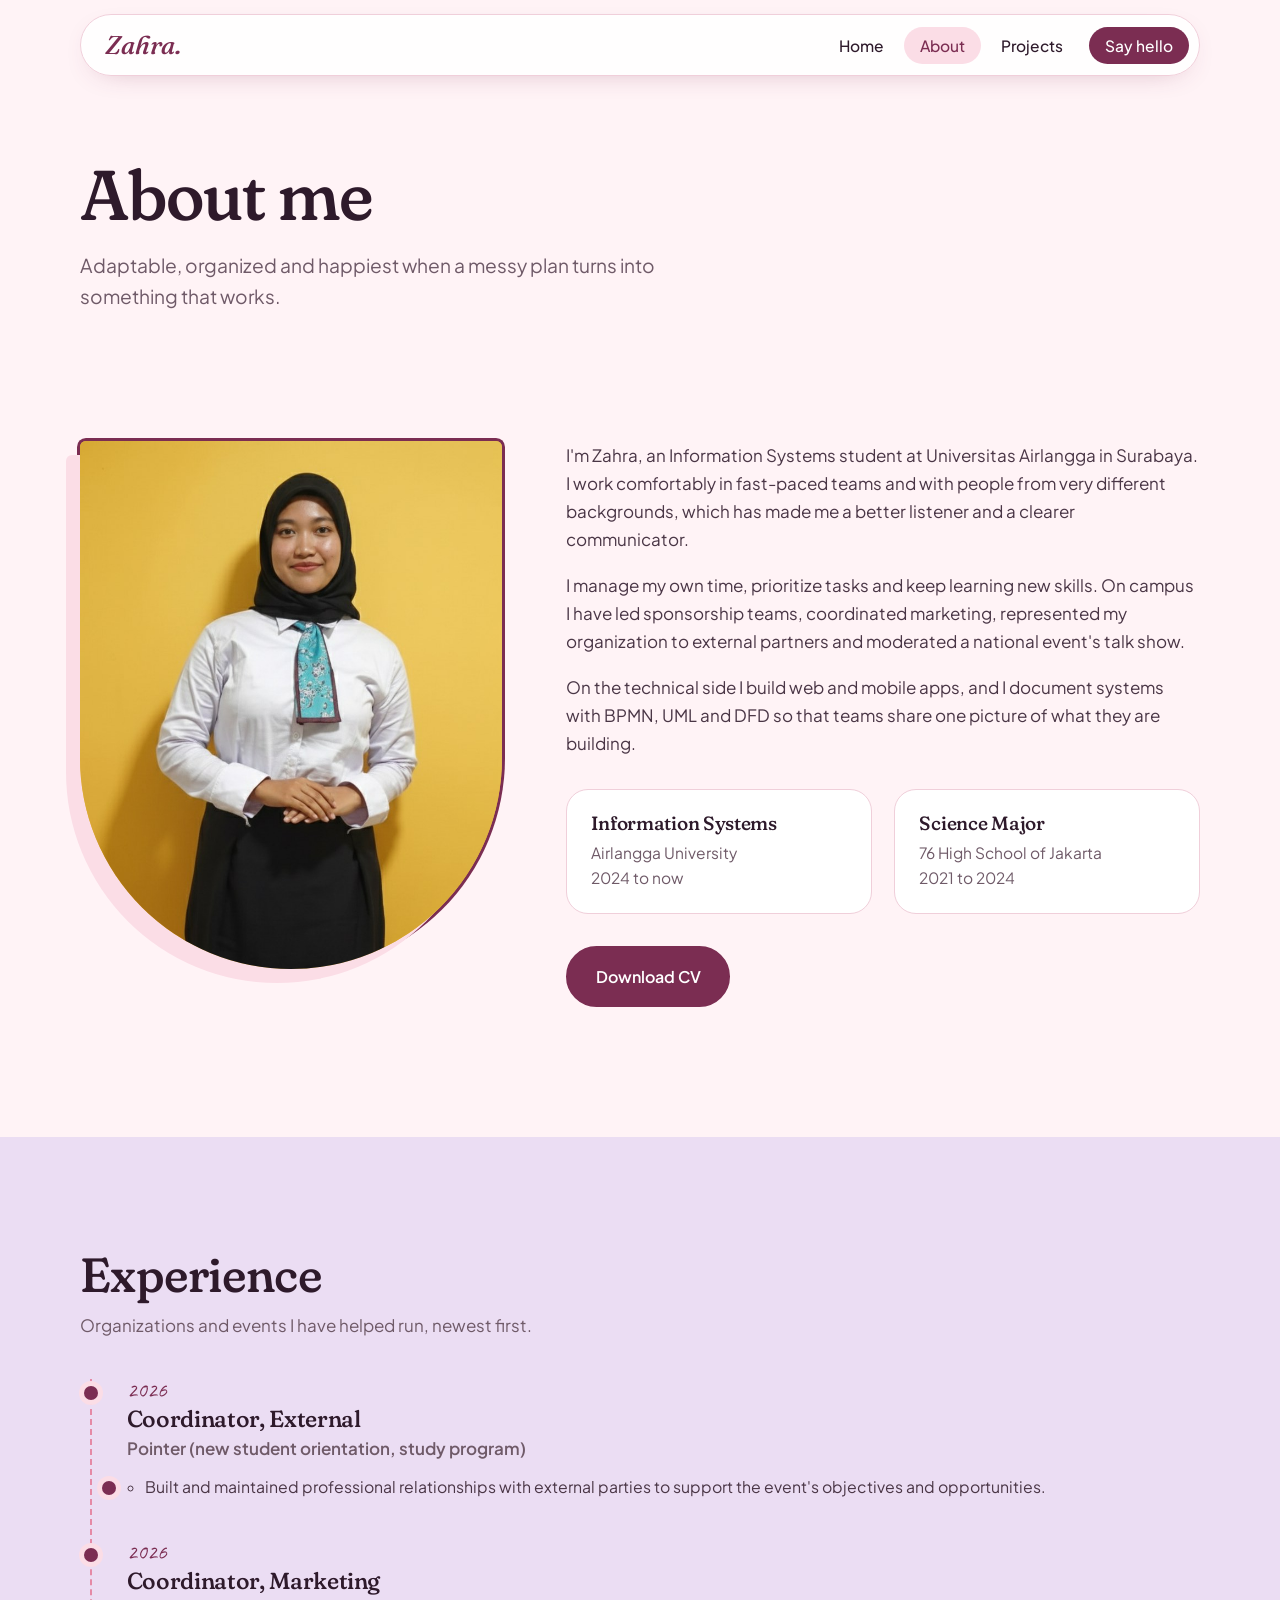
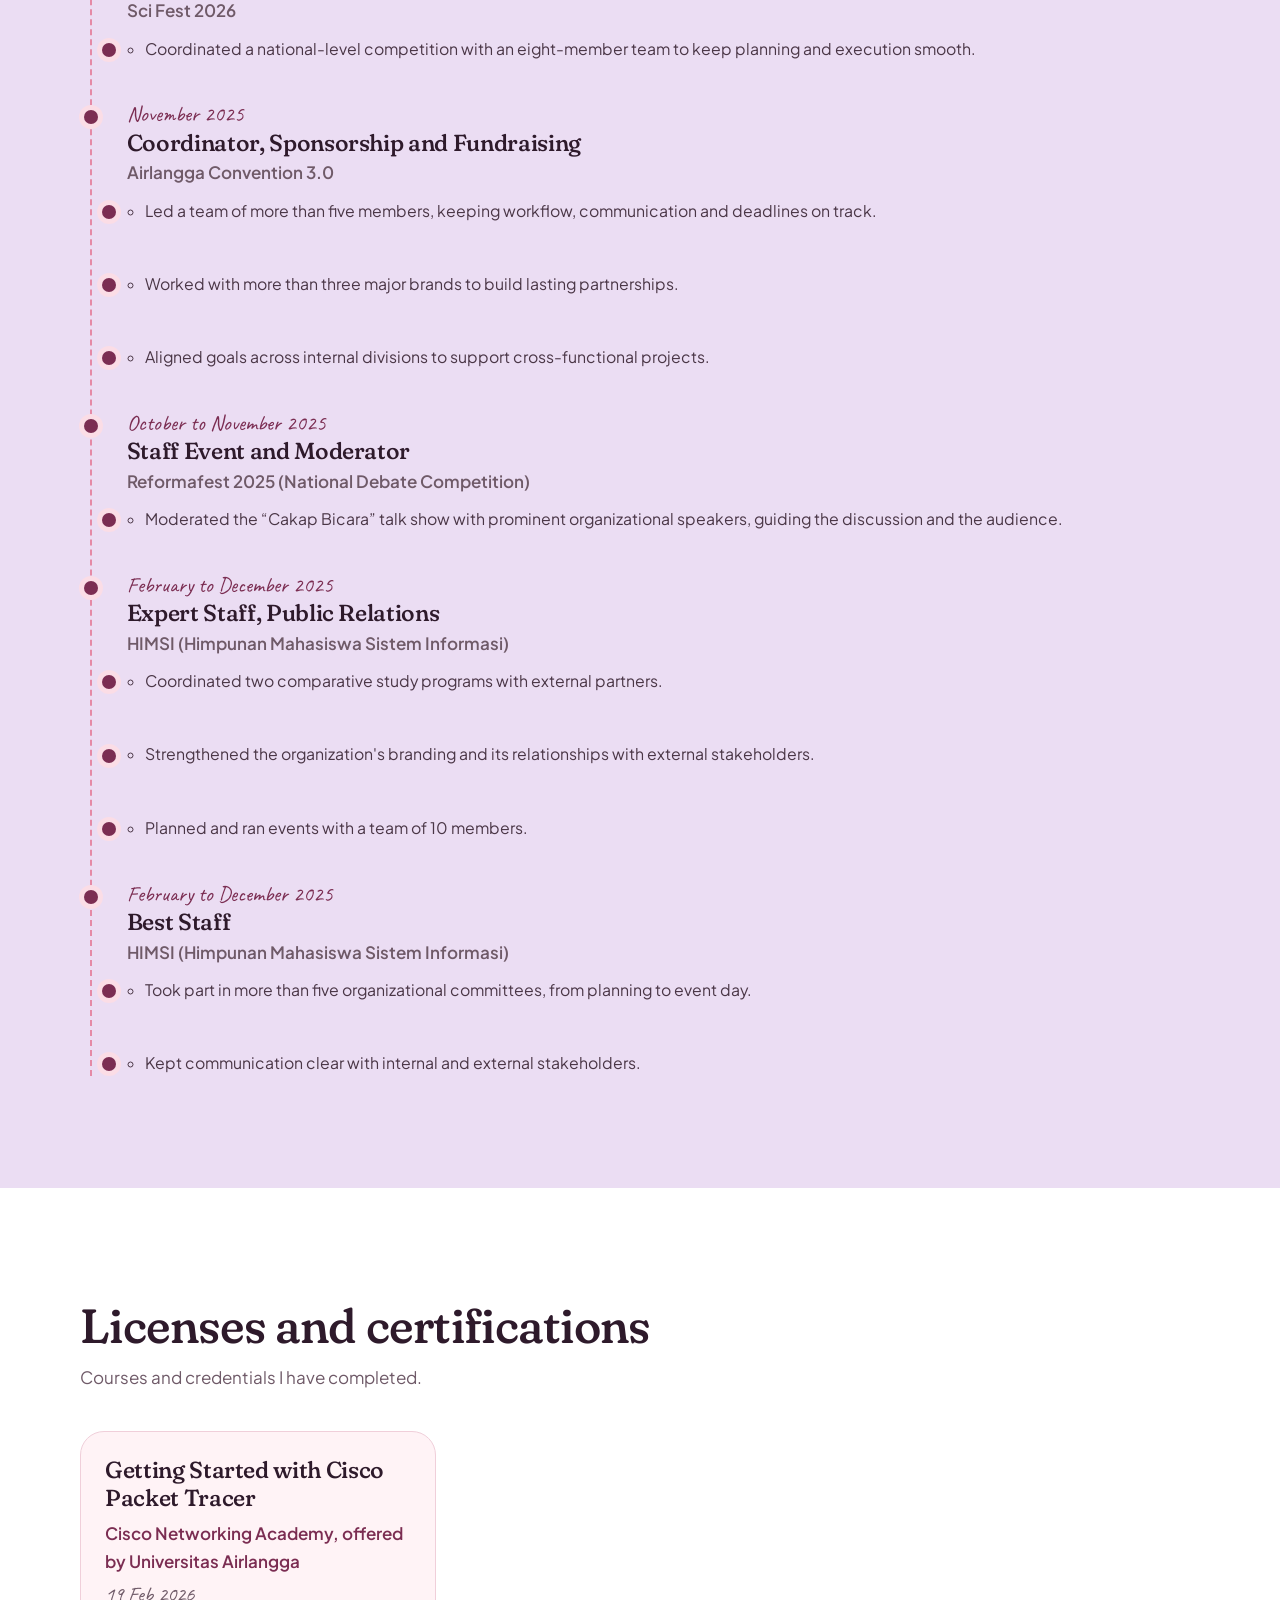
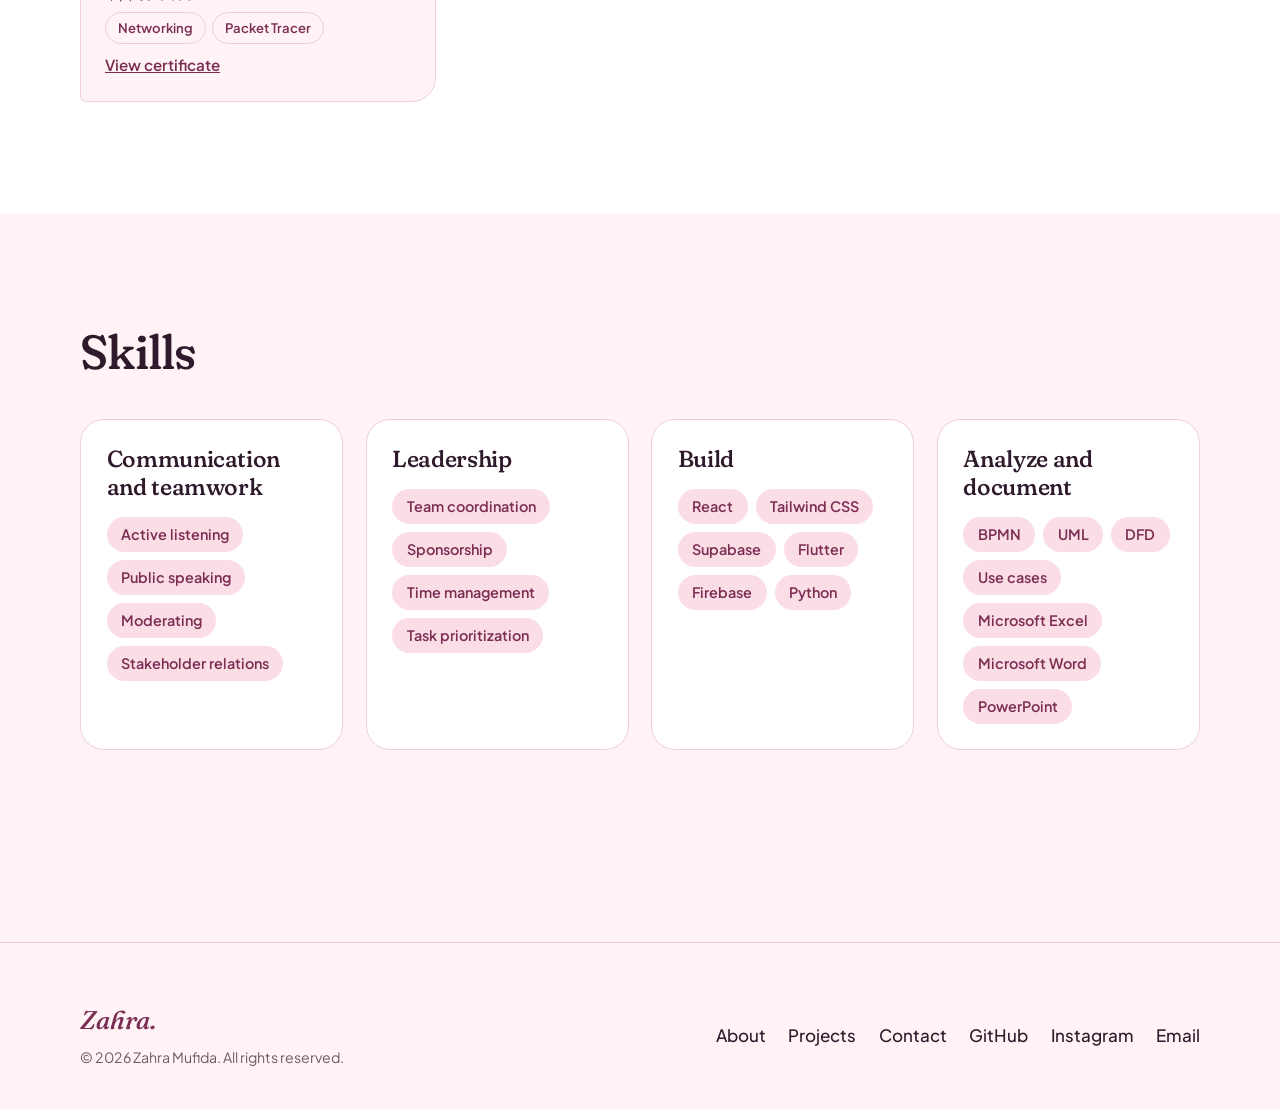
==== about.html @ 4dc27404 "Initial portfolio" ====
<!DOCTYPE html>
<html lang="en"><head><meta charset="utf-8"><meta name="viewport" content="width=device-width, initial-scale=1">
<title>About | Zahra Mufida</title><meta name="description" content="Zahra Mufida is an Information Systems student at Universitas Airlangga with experience in sponsorship, marketing, public relations and software projects.">
<meta property="og:title" content="About | Zahra Mufida"><meta property="og:description" content="Zahra Mufida is an Information Systems student at Universitas Airlangga with experience in sponsorship, marketing, public relations and software projects."><meta property="og:image" content="assets/zahra.jpg">
<link rel="icon" href="assets/favicon.svg" type="image/svg+xml">
<link rel="preconnect" href="https://fonts.googleapis.com"><link rel="preconnect" href="https://fonts.gstatic.com" crossorigin><link href="https://fonts.googleapis.com/css2?family=Caveat:wght@500&family=Fraunces:ital,opsz,wght,SOFT,WONK@0,9..144,400..600,100,1;1,9..144,400..600,100,1&family=Plus+Jakarta+Sans:wght@400;500;600;700&display=swap" rel="stylesheet"><link rel="stylesheet" href="css/style.css"></head>
<body><a class="skip" href="#main">Skip to content</a>
<header class="nav"><div class="wrap"><div class="nav-in">
<a class="logo" href="index.html" aria-label="Zahra Mufida, home">Zahra.</a>
<button class="burger" aria-label="Open menu" aria-expanded="false"><span></span><span></span><span></span></button>
<ul class="menu"><li><a href="index.html">Home</a></li><li><a href="about.html" aria-current="page">About</a></li><li><a href="projects.html">Projects</a></li><li><a class="cta" href="contact.html">Say hello</a></li></ul></div></div></header>
<main id="main">
<section class="page-top"><div class="wrap"><h1>About me</h1><p class="lead">Adaptable, organized and happiest when a messy plan turns into something that works.</p></div></section>
<section class="section"><div class="wrap about-grid">
<div class="about-photo"><div class="arch"><img src="assets/zahra.jpg" alt="Zahra Mufida standing with her hands folded" width="768" height="960"></div></div>
<div class="about-copy">
<p>I'm Zahra, an Information Systems student at Universitas Airlangga in Surabaya. I work comfortably in fast-paced teams and with people from very different backgrounds, which has made me a better listener and a clearer communicator.</p>
<p>I manage my own time, prioritize tasks and keep learning new skills. On campus I have led sponsorship teams, coordinated marketing, represented my organization to external partners and moderated a national event's talk show.</p>
<p>On the technical side I build web and mobile apps, and I document systems with BPMN, UML and DFD so that teams share one picture of what they are building.</p>
<div class="two">
<div class="edu"><h3>Information Systems</h3><p>Airlangga University<br>2024 to now</p></div>
<div class="edu"><h3>Science Major</h3><p>76 High School of Jakarta<br>2021 to 2024</p></div>
</div>
<p style="margin-top:2rem"><a class="btn solid" href="assets/Zahra-Mufida-CV.pdf" download>Download CV</a></p>
</div></div></section>
<section class="section tint" id="experience"><div class="wrap">
<div class="section-head"><div><h2>Experience</h2><p>Organizations and events I have helped run, newest first.</p></div></div>
<ol class="timeline"><li><p class="when">2026</p><h3>Coordinator, External</h3><p class="org">Pointer (new student orientation, study program)</p><ul><li>Built and maintained professional relationships with external parties to support the event's objectives and opportunities.</li></ul></li><li><p class="when">2026</p><h3>Coordinator, Marketing</h3><p class="org">Sci Fest 2026</p><ul><li>Coordinated a national-level competition with an eight-member team to keep planning and execution smooth.</li></ul></li><li><p class="when">November 2025</p><h3>Coordinator, Sponsorship and Fundraising</h3><p class="org">Airlangga Convention 3.0</p><ul><li>Led a team of more than five members, keeping workflow, communication and deadlines on track.</li><li>Worked with more than three major brands to build lasting partnerships.</li><li>Aligned goals across internal divisions to support cross-functional projects.</li></ul></li><li><p class="when">October to November 2025</p><h3>Staff Event and Moderator</h3><p class="org">Reformafest 2025 (National Debate Competition)</p><ul><li>Moderated the “Cakap Bicara” talk show with prominent organizational speakers, guiding the discussion and the audience.</li></ul></li><li><p class="when">February to December 2025</p><h3>Expert Staff, Public Relations</h3><p class="org">HIMSI (Himpunan Mahasiswa Sistem Informasi)</p><ul><li>Coordinated two comparative study programs with external partners.</li><li>Strengthened the organization's branding and its relationships with external stakeholders.</li><li>Planned and ran events with a team of 10 members.</li></ul></li><li><p class="when">February to December 2025</p><h3>Best Staff</h3><p class="org">HIMSI (Himpunan Mahasiswa Sistem Informasi)</p><ul><li>Took part in more than five organizational committees, from planning to event day.</li><li>Kept communication clear with internal and external stakeholders.</li></ul></li></ol></div></section>
<section class="section white" id="certificates"><div class="wrap"><div class="section-head"><div><h2>Licenses and certifications</h2><p>Courses and credentials I have completed.</p></div></div><div class="grid"><article class="cert"><h3>Getting Started with Cisco Packet Tracer</h3><p class="issuer">Cisco Networking Academy, offered by Universitas Airlangga</p><p class="date">19 Feb 2026</p><div class="tags"><span class="tag">Networking</span><span class="tag">Packet Tracer</span></div><a class="more" href="assets/certificates/cisco-packet-tracer.pdf" target="_blank" rel="noopener">View certificate</a></article></div></div></section>
<section class="section"><div class="wrap">
<div class="section-head"><div><h2>Skills</h2></div></div>
<div class="skills"><div class="skill-box"><h3>Communication and teamwork</h3><ul><li>Active listening</li><li>Public speaking</li><li>Moderating</li><li>Stakeholder relations</li></ul></div><div class="skill-box"><h3>Leadership</h3><ul><li>Team coordination</li><li>Sponsorship</li><li>Time management</li><li>Task prioritization</li></ul></div><div class="skill-box"><h3>Build</h3><ul><li>React</li><li>Tailwind CSS</li><li>Supabase</li><li>Flutter</li><li>Firebase</li><li>Python</li></ul></div><div class="skill-box"><h3>Analyze and document</h3><ul><li>BPMN</li><li>UML</li><li>DFD</li><li>Use cases</li><li>Microsoft Excel</li><li>Microsoft Word</li><li>PowerPoint</li></ul></div></div></div></section>
</main>
<footer class="footer"><div class="wrap footer-in">
<div><a class="logo" href="index.html">Zahra.</a><br><small>&copy; 2026 Zahra Mufida. All rights reserved.</small></div>
<nav aria-label="Footer"><a href="about.html">About</a><a href="projects.html">Projects</a><a href="contact.html">Contact</a><a href="https://github.com/zahramufida">GitHub</a><a href="https://www.instagram.com/zahramufida1410/">Instagram</a><a href="mailto:zahramufida1410@gmail.com">Email</a></nav>
</div></footer>
<script src="js/main.js"></script></body></html>
---- css/style.css ----
:root{
  --blush:#FFF3F6; --petal:#FBDDE6; --rose:#E58AA6; --berry:#7B2D52; --plum:#2E1A2B;
  --lilac:#EBDDF3; --gold:#EDB94B; --mint:#D6ECE2; --muted:#6F5A68; --line:#F0CFDA; --white:#fff;
  --serif:"Fraunces",Georgia,"Times New Roman",serif;
  --sans:"Plus Jakarta Sans",system-ui,-apple-system,"Segoe UI",sans-serif;
  --hand:"Caveat","Segoe Script",cursive;
  --max:1120px;
}
*{box-sizing:border-box;margin:0;padding:0}
html{scroll-behavior:smooth}
body{font-family:var(--sans);color:var(--plum);background:var(--blush);line-height:1.65;font-size:1.0625rem;-webkit-font-smoothing:antialiased}
img{max-width:100%;display:block}
a{color:inherit}
:focus-visible{outline:3px solid var(--berry);outline-offset:3px;border-radius:6px}
.wrap{width:min(var(--max),100% - 2.5rem);margin-inline:auto}
.skip{position:absolute;left:-999px;top:0;background:var(--berry);color:#fff;padding:.6rem 1rem;z-index:100}
.skip:focus{left:1rem;top:1rem}

h1,h2,h3{font-family:var(--serif);font-weight:500;line-height:1.1;letter-spacing:-.015em;font-variation-settings:"SOFT" 100,"WONK" 1}
h1{font-size:clamp(3rem,7.4vw,5.6rem)}
h2{font-size:clamp(2rem,4vw,3rem)}
h3{font-size:1.45rem;line-height:1.2}
.lead{font-size:1.2rem;color:var(--muted);max-width:34em}
.section{padding:clamp(4rem,9vw,7rem) 0}
.section.tint{background:var(--lilac)}
.section.white{background:var(--white)}
.section-head{display:flex;justify-content:space-between;align-items:end;gap:1.5rem;flex-wrap:wrap;margin-bottom:2.5rem}
.section-head p{color:var(--muted);max-width:30em;margin-top:.6rem}

/* nav */
.nav{position:sticky;top:.9rem;z-index:50;margin-top:.9rem}
.nav-in{display:flex;align-items:center;justify-content:space-between;background:rgba(255,255,255,.88);backdrop-filter:blur(10px);border:1px solid var(--line);border-radius:999px;padding:.55rem .6rem .55rem 1.5rem;box-shadow:0 8px 30px -18px rgba(123,45,82,.45)}
.logo{font-family:var(--serif);font-style:italic;font-size:1.6rem;text-decoration:none;color:var(--berry);font-weight:500}
.menu{display:flex;gap:.25rem;list-style:none;align-items:center}
.menu a{text-decoration:none;padding:.55rem 1rem;border-radius:999px;font-weight:500;font-size:.97rem;transition:background .2s}
.menu a:hover{background:var(--petal)}
.menu a[aria-current="page"]{background:var(--petal);color:var(--berry)}
.menu .cta{background:var(--berry);color:#fff;margin-left:.4rem}
.menu .cta:hover{background:var(--plum)}
.burger{display:none;background:none;border:0;padding:.7rem;cursor:pointer;border-radius:50%}
.burger span{display:block;width:22px;height:2px;background:var(--berry);margin:5px 0;border-radius:2px}

/* buttons */
.btn{display:inline-flex;align-items:center;gap:.5rem;padding:.95rem 1.7rem;border-radius:999px;font-weight:600;text-decoration:none;border:2px solid var(--berry);transition:transform .2s,background .2s,color .2s;font-size:1rem;cursor:pointer;font-family:inherit}
.btn.solid{background:var(--berry);color:#fff}
.btn.solid:hover{background:var(--plum);border-color:var(--plum);transform:translateY(-2px)}
.btn.ghost{background:transparent;color:var(--berry)}
.btn.ghost:hover{background:var(--berry);color:#fff;transform:translateY(-2px)}

/* hero */
.hero{padding:clamp(2.5rem,6vw,4.5rem) 0 clamp(4rem,8vw,6rem)}
.hero-grid{display:grid;grid-template-columns:1.1fr .9fr;gap:clamp(2rem,5vw,4.5rem);align-items:center}
.hello{font-family:var(--hand);font-size:1.9rem;color:var(--berry);line-height:1;margin-bottom:.6rem}
.hero h1{margin-bottom:1.4rem}
.hero .lead{margin-bottom:2rem}
.hero .actions{display:flex;gap:.9rem;flex-wrap:wrap}
.hero-art{position:relative;justify-self:center;width:min(100%,440px)}
.arch{position:relative;border-radius:999px 999px 28px 28px;aspect-ratio:4/5;overflow:hidden;background:var(--gold);box-shadow:16px 16px 0 var(--petal),0 0 0 3px var(--berry)}
.arch img{width:100%;height:100%;object-fit:cover;object-position:50% 12%}
.planner{position:absolute;left:-14%;bottom:-8%;width:min(78%,300px);background:#fff;border:2px solid var(--berry);border-radius:20px;padding:1.1rem 1.2rem 1.2rem;box-shadow:8px 8px 0 var(--rose);transform:rotate(-2.5deg)}
.planner h4{font-family:var(--serif);font-weight:500;font-size:1.05rem;color:var(--berry);margin-bottom:.6rem;display:flex;justify-content:space-between}
.planner ul{list-style:none;font-size:.92rem;display:grid;gap:.4rem}
.planner li{display:flex;gap:.6rem;align-items:flex-start;line-height:1.35}
.planner .box{flex:none;width:17px;height:17px;border:2px solid var(--berry);border-radius:5px;margin-top:1px;position:relative}
.planner .done .box{background:var(--berry)}
.planner .done .box::after{content:"";position:absolute;left:4px;top:0;width:4px;height:9px;border:solid #fff;border-width:0 2px 2px 0;transform:rotate(40deg)}
.planner .done span{text-decoration:line-through;text-decoration-color:var(--rose);color:var(--muted)}
.planner .note{font-family:var(--hand);color:var(--berry);font-size:1.25rem;line-height:1;margin-top:.7rem;transform:rotate(-1deg)}
.sticker{position:absolute;right:-7%;top:6%;width:104px;height:104px;border-radius:50%;background:var(--gold);color:var(--plum);display:grid;place-items:center;text-align:center;font-family:var(--serif);font-style:italic;font-size:1rem;line-height:1.15;padding:.6rem;transform:rotate(10deg);border:2px solid var(--plum)}

/* hero load sequence (only motion on the page that runs by itself) */
@media (prefers-reduced-motion:no-preference){
  .hero-copy>*{opacity:0;transform:translateY(14px);animation:up .7s cubic-bezier(.2,.7,.2,1) forwards}
  .hero-copy>*:nth-child(2){animation-delay:.08s}.hero-copy>*:nth-child(3){animation-delay:.16s}.hero-copy>*:nth-child(4){animation-delay:.24s}
  .arch{animation:rise .9s cubic-bezier(.2,.7,.2,1) .1s both}
  .planner{animation:pin .8s cubic-bezier(.3,1.4,.5,1) .7s both}
  .sticker{animation:pin2 .8s cubic-bezier(.3,1.4,.5,1) .95s both}
}
@keyframes up{to{opacity:1;transform:none}}
@keyframes rise{from{opacity:0;transform:translateY(24px)}to{opacity:1;transform:none}}
@keyframes pin{from{opacity:0;transform:rotate(-9deg) translateY(20px)}to{opacity:1;transform:rotate(-2.5deg)}}
@keyframes pin2{from{opacity:0;transform:rotate(-20deg) scale(.6)}to{opacity:1;transform:rotate(10deg)}}

/* tools */
.tools{display:flex;flex-wrap:wrap;gap:.8rem}
.tool{display:flex;align-items:center;gap:.65rem;background:#fff;border:1px solid var(--line);border-radius:14px;padding:.7rem 1.15rem .7rem .85rem;font-weight:600;font-size:.97rem}
.tool img{width:28px;height:28px}
.tool.text{padding-left:1.15rem;background:var(--petal);border-color:transparent;color:var(--berry)}

/* project cards */
.grid{display:grid;grid-template-columns:repeat(auto-fill,minmax(310px,1fr));gap:1.6rem}
.card{background:#fff;border:1px solid var(--line);border-radius:26px;overflow:hidden;display:flex;flex-direction:column;transition:transform .25s,box-shadow .25s}
.card:hover{transform:translateY(-5px);box-shadow:0 22px 40px -26px rgba(123,45,82,.6)}
.card .cover{height:150px;display:flex;align-items:flex-end;padding:1.2rem 1.4rem;position:relative;overflow:hidden}
.card .cover b{font-family:var(--serif);font-weight:500;font-size:1.9rem;line-height:1;position:relative;z-index:1}
.card .cover::before{content:"";position:absolute;right:-30px;top:-40px;width:150px;height:150px;border-radius:50%;background:rgba(255,255,255,.55)}
.card .cover::after{content:"";position:absolute;right:48px;top:68px;width:54px;height:54px;border-radius:16px;background:rgba(255,255,255,.4);transform:rotate(18deg)}
.c1{background:var(--petal)}.c2{background:var(--lilac)}.c3{background:#F8E3A8}.c4{background:var(--mint)}.c5{background:#F6C9D6}.c6{background:#DCD3F5}.c7{background:#FBE7C6}
.card .body{padding:1.4rem 1.5rem 1.6rem;display:flex;flex-direction:column;gap:.9rem;flex:1}
.card p{color:var(--muted);font-size:.98rem}
.tags{display:flex;gap:.4rem;flex-wrap:wrap;margin-top:auto}
.tag{font-size:.82rem;font-weight:600;padding:.25rem .75rem;border-radius:999px;background:var(--blush);color:var(--berry);border:1px solid var(--line)}
.card .more{font-weight:600;color:var(--berry);text-decoration:none;font-size:.95rem}
.card .more:hover{text-decoration:underline;text-underline-offset:4px}
.filters{display:flex;gap:.5rem;flex-wrap:wrap;margin-bottom:2rem}
.filters button{font:inherit;font-weight:600;font-size:.95rem;padding:.55rem 1.2rem;border-radius:999px;border:1.5px solid var(--berry);background:transparent;color:var(--berry);cursor:pointer}
.filters button[aria-pressed="true"]{background:var(--berry);color:#fff}
.card[hidden]{display:none}

/* lead blocks */
.lead-list{display:grid;grid-template-columns:repeat(3,1fr);gap:1.4rem}
.lead-item{background:#fff;border-radius:26px 26px 26px 6px;padding:1.8rem;border:1px solid var(--line)}
.lead-item h3{margin-bottom:.6rem}
.lead-item p{color:var(--muted);font-size:.98rem}

/* about */
.about-grid{display:grid;grid-template-columns:.8fr 1.2fr;gap:clamp(2rem,5vw,4rem);align-items:start}
.about-photo{position:sticky;top:6rem}
.about-photo .arch{border-radius:28px 28px 999px 999px;box-shadow:-14px 14px 0 var(--petal),0 0 0 3px var(--berry)}
.about-copy p{margin-bottom:1.1rem;color:#4a3646}
.two{display:grid;grid-template-columns:1fr 1fr;gap:1.4rem;margin-top:2rem}
.edu{background:#fff;border:1px solid var(--line);border-radius:22px;padding:1.4rem 1.5rem}
.edu h3{font-size:1.2rem;margin-bottom:.3rem}
.edu p{color:var(--muted);font-size:.97rem;margin:0}
.timeline{list-style:none;position:relative;margin-left:.6rem;padding-left:2.2rem;border-left:2px dashed var(--rose)}
.timeline li{position:relative;padding-bottom:2.6rem}
.timeline li:last-child{padding-bottom:0}
.timeline li::before{content:"";position:absolute;left:calc(-2.2rem - 8px);top:.45rem;width:14px;height:14px;border-radius:50%;background:var(--berry);box-shadow:0 0 0 5px var(--petal)}
.timeline .when{font-family:var(--hand);font-size:1.35rem;color:var(--berry);line-height:1}
.timeline h3{margin:.25rem 0 .1rem}
.timeline .org{color:var(--muted);font-weight:600;margin-bottom:.7rem}
.timeline ul{padding-left:1.15rem;color:#4a3646;display:grid;gap:.35rem;font-size:.99rem}
.skills{display:grid;grid-template-columns:repeat(auto-fit,minmax(250px,1fr));gap:1.4rem}
.skill-box{background:#fff;border:1px solid var(--line);border-radius:24px;padding:1.6rem}
.skill-box h3{margin-bottom:1rem}
.skill-box ul{list-style:none;display:flex;flex-wrap:wrap;gap:.5rem}
.skill-box li{padding:.35rem .9rem;border-radius:999px;background:var(--petal);color:var(--berry);font-weight:600;font-size:.9rem}

/* contact */
.contact-grid{display:grid;grid-template-columns:.9fr 1.1fr;gap:clamp(2rem,5vw,4rem);align-items:start}
.links{list-style:none;display:grid;gap:.9rem;margin-top:2rem}
.links a{display:flex;justify-content:space-between;align-items:center;gap:1rem;padding:1.05rem 1.4rem;background:#fff;border:1px solid var(--line);border-radius:18px;text-decoration:none;font-weight:600;transition:border-color .2s,transform .2s}
.links a:hover{border-color:var(--berry);transform:translateX(4px)}
.links small{color:var(--muted);font-weight:500;font-size:.92rem}
.form{background:#fff;border:2px solid var(--berry);border-radius:28px;padding:clamp(1.5rem,3vw,2.2rem);box-shadow:10px 10px 0 var(--petal)}
.form label{display:block;font-weight:600;font-size:.95rem;margin-bottom:.35rem}
.form .field{margin-bottom:1.1rem}
.form input,.form textarea{width:100%;font:inherit;padding:.8rem 1rem;border-radius:14px;border:1.5px solid var(--line);background:var(--blush);color:var(--plum)}
.form input:focus,.form textarea:focus{outline:3px solid var(--rose);border-color:var(--berry)}
.form textarea{min-height:150px;resize:vertical}

/* cta band + footer */
.band{background:var(--berry);color:#fff;border-radius:36px;padding:clamp(2.5rem,6vw,4.5rem);display:flex;justify-content:space-between;align-items:center;gap:2rem;flex-wrap:wrap}
.band h2{max-width:14em}
.band .btn{background:var(--gold);border-color:var(--gold);color:var(--plum)}
.band .btn:hover{background:#fff;border-color:#fff}
.footer{padding:3.5rem 0 2.5rem;margin-top:5rem;border-top:1px solid var(--line)}
.footer-in{display:flex;justify-content:space-between;gap:2rem;flex-wrap:wrap;align-items:center}
.footer nav{display:flex;gap:1.4rem;flex-wrap:wrap}
.footer a{text-decoration:none;font-weight:500}
.footer a:hover{color:var(--berry);text-decoration:underline;text-underline-offset:4px}
.footer small{color:var(--muted)}
.page-top{padding:clamp(3rem,7vw,5rem) 0 1rem}
.page-top h1{font-size:clamp(2.6rem,6vw,4.4rem);margin-bottom:1rem}

@media (max-width:900px){
  .hero-grid,.about-grid,.contact-grid{grid-template-columns:1fr}
  .about-photo{position:static;max-width:360px}
  .hero-art{margin-top:1.5rem;width:min(88%,400px)}
  .planner{left:-6%}.sticker{right:-4%}
  .lead-list,.two{grid-template-columns:1fr}
}
@media (max-width:720px){
  .burger{display:block}
  .menu{position:absolute;top:calc(100% + .6rem);left:0;right:0;flex-direction:column;align-items:stretch;background:#fff;border:1px solid var(--line);border-radius:24px;padding:.6rem;display:none;box-shadow:0 20px 40px -20px rgba(123,45,82,.5)}
  .menu.open{display:flex}
  .menu a{display:block}
  .menu .cta{margin:.3rem 0 0;text-align:center}
}

/* certificates */
.cert{background:var(--blush);border:1px solid var(--line);border-radius:24px 24px 24px 6px;padding:1.5rem;display:flex;flex-direction:column;gap:.5rem}
.cert .issuer{font-weight:600;color:var(--berry)}
.cert .date{font-family:var(--hand);font-size:1.3rem;line-height:1;color:var(--muted)}
.cert .more{font-weight:600;color:var(--berry);font-size:.95rem}
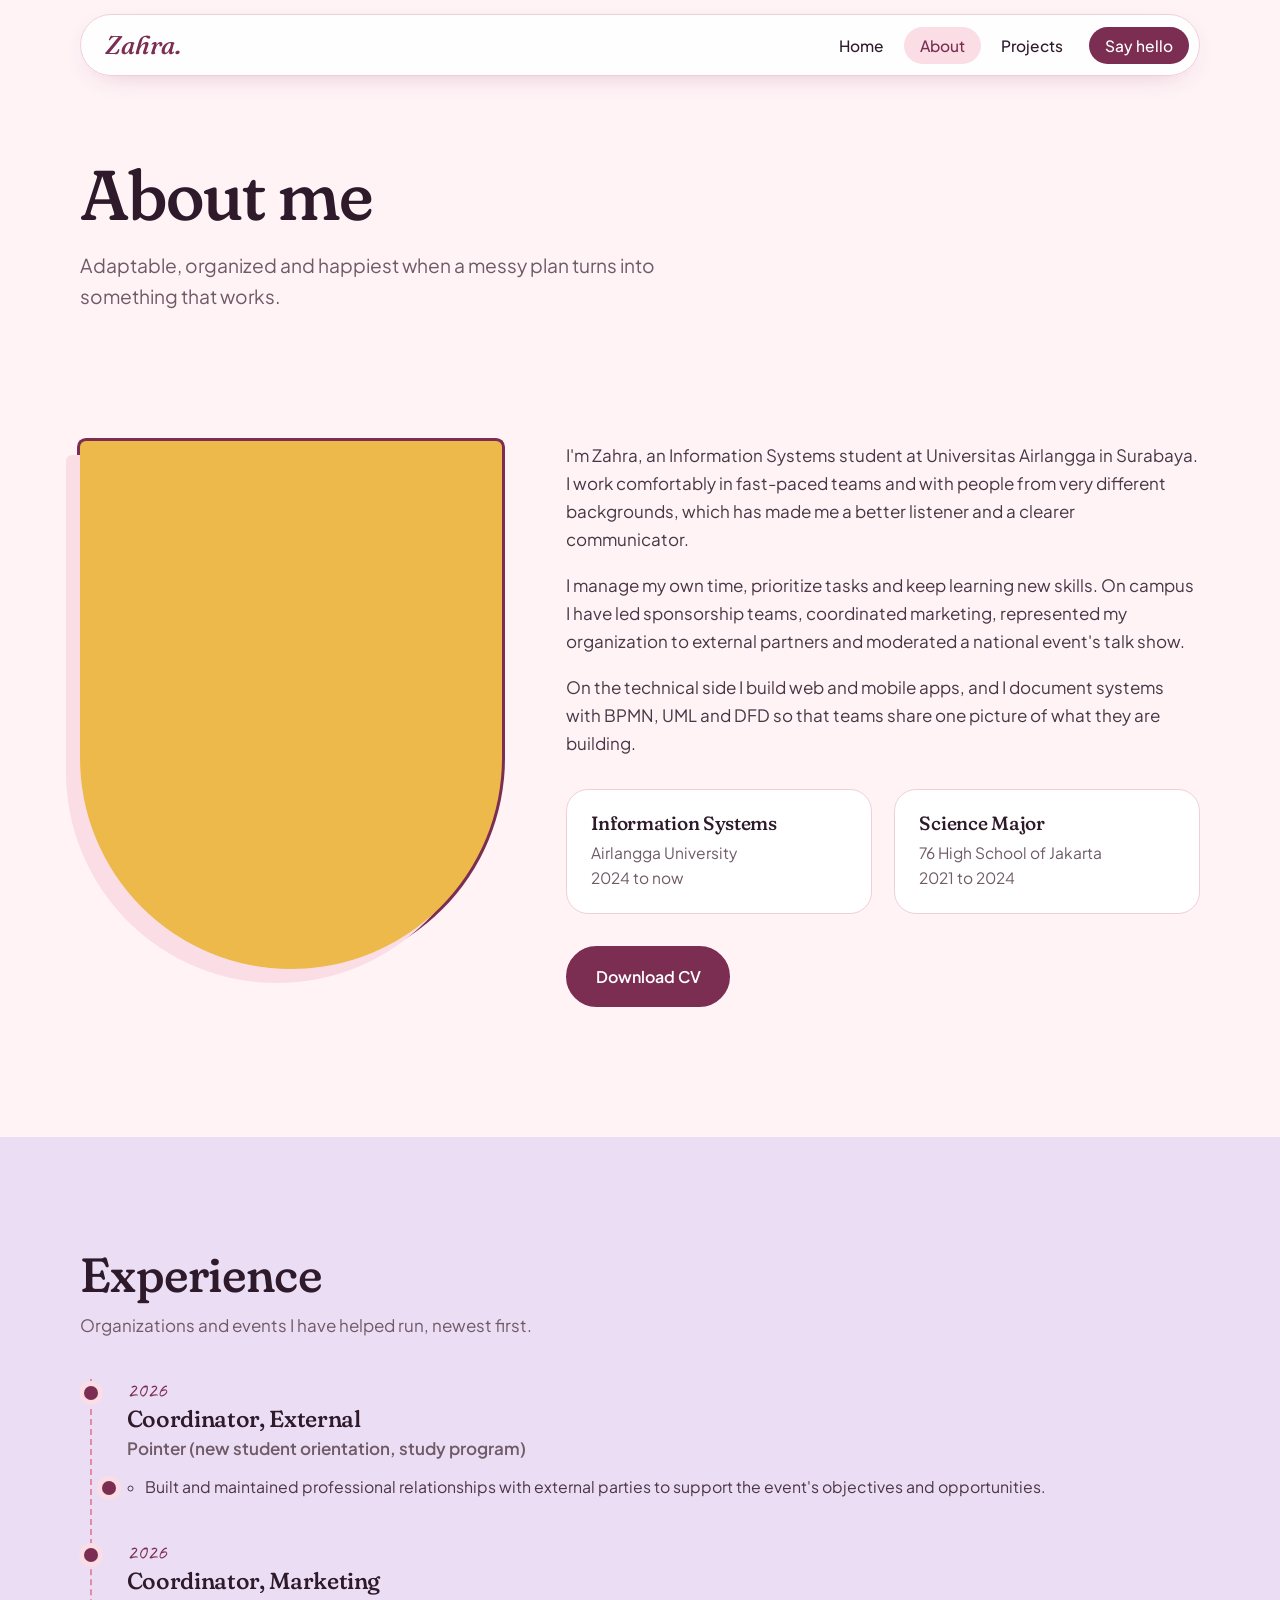
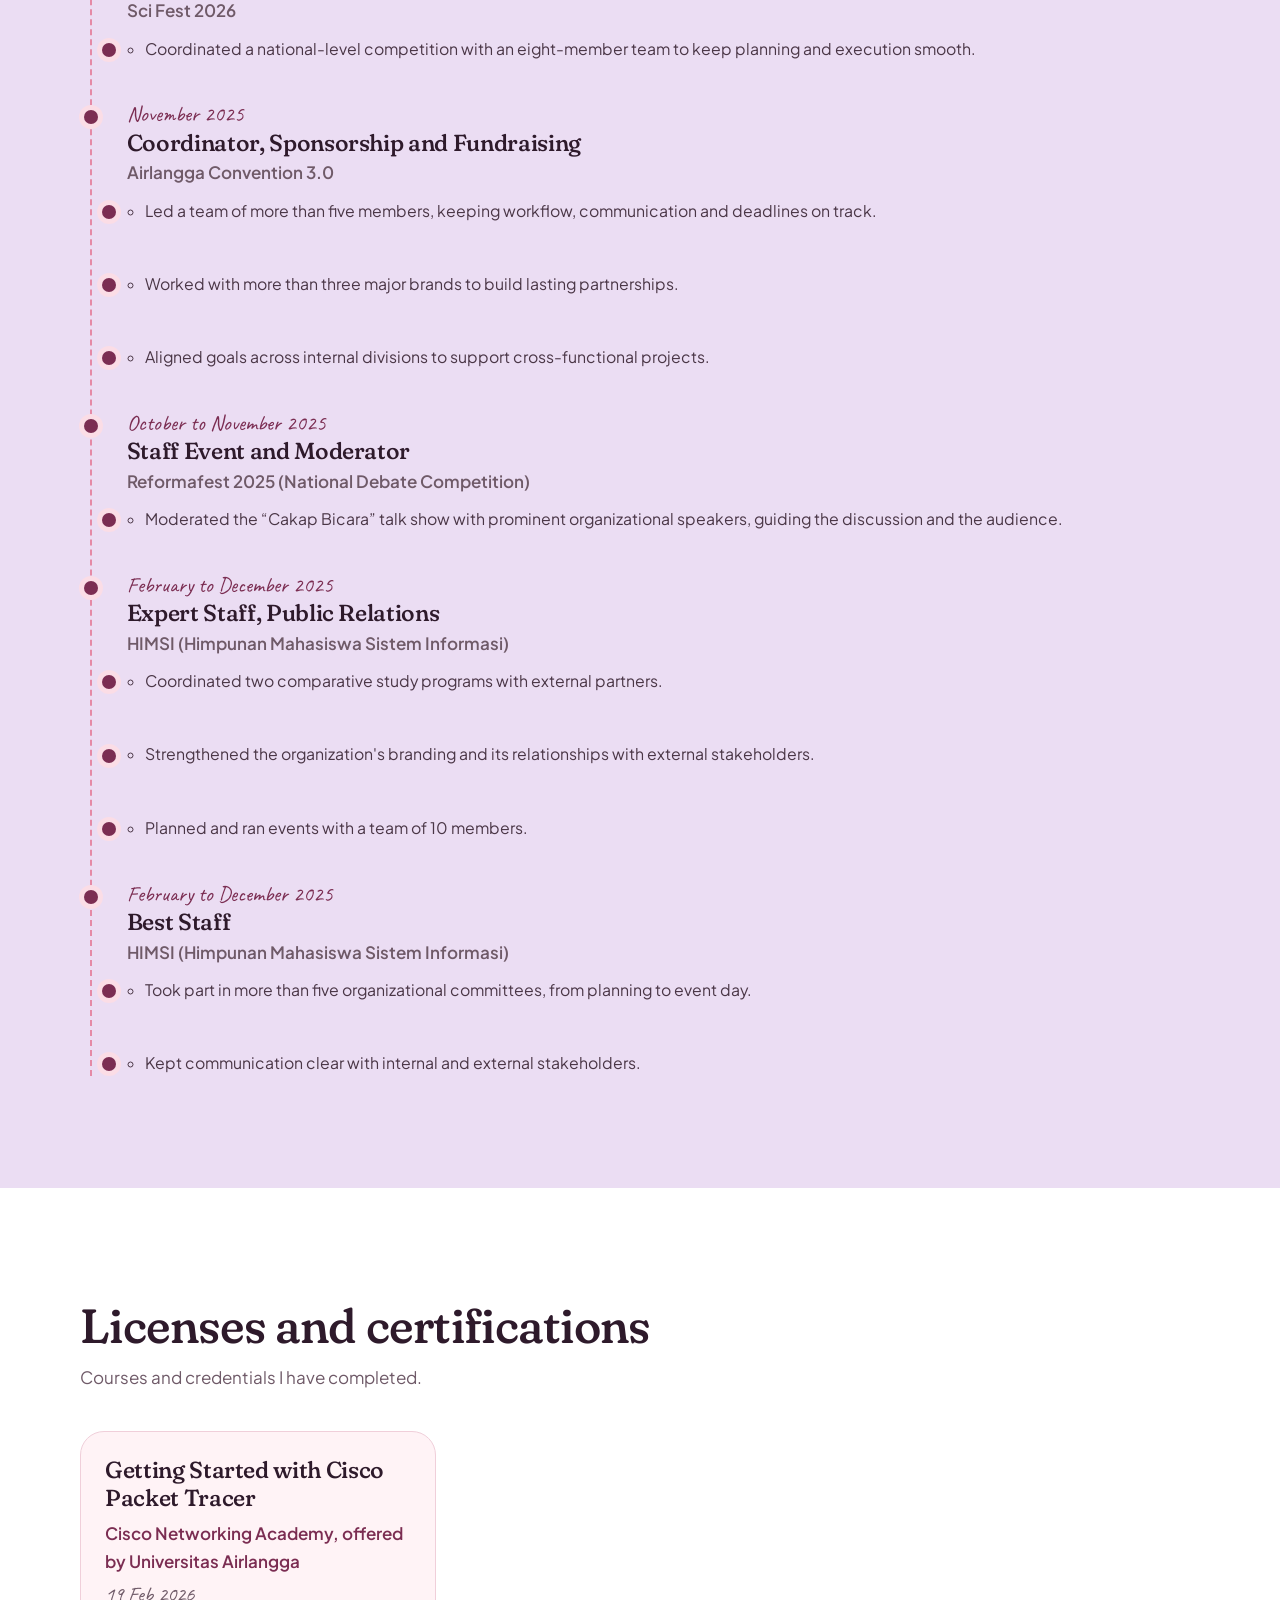
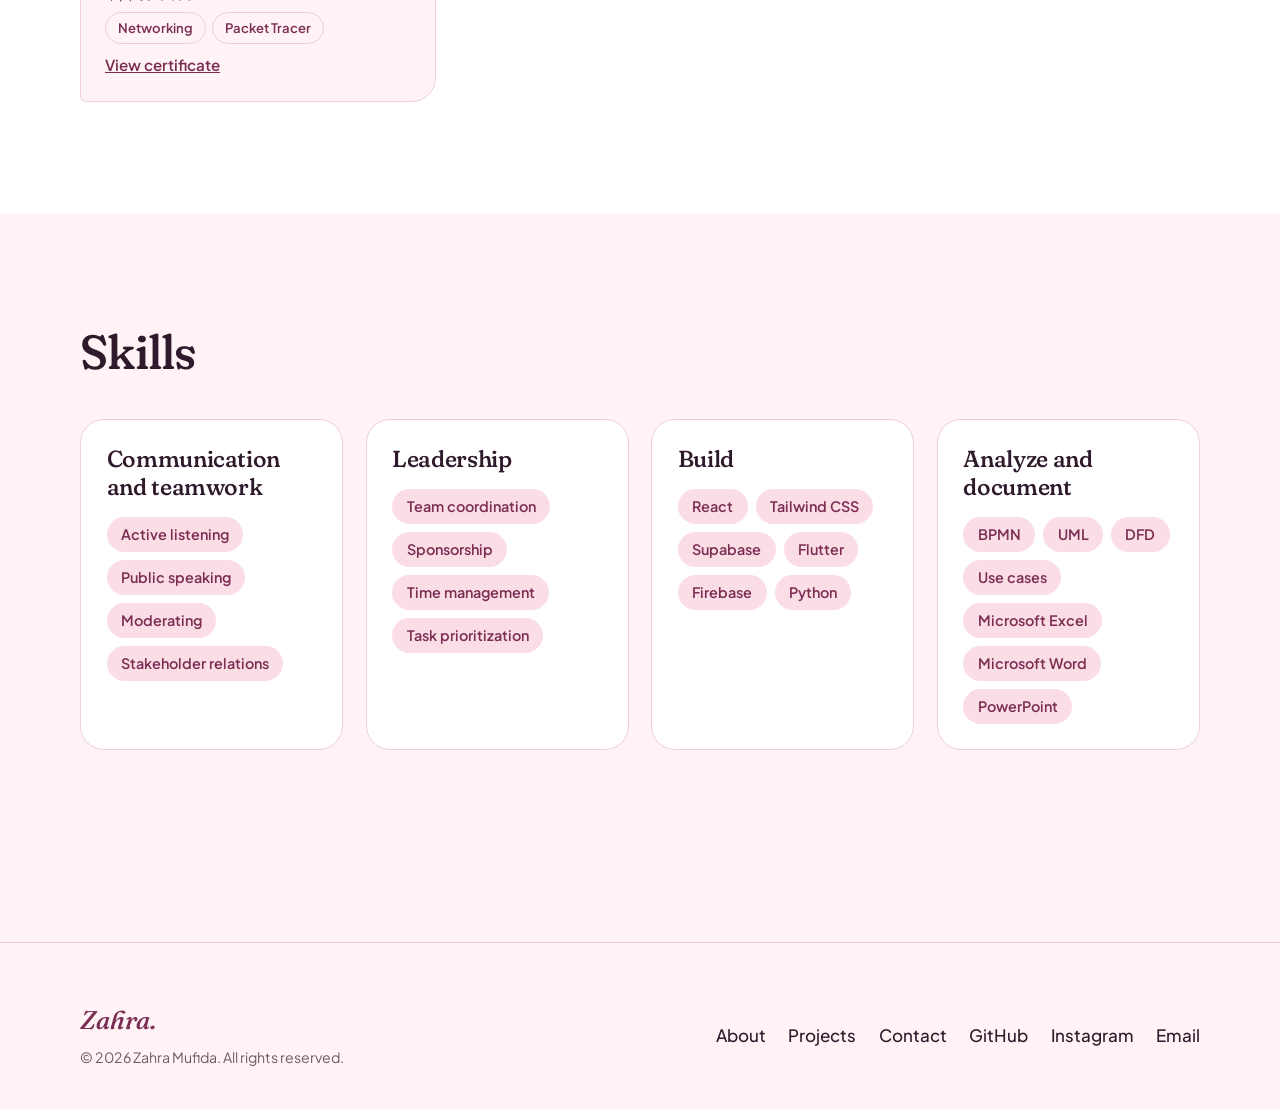
==== commit 7dc201d2: "Remove about photo from About page Removed the image of Zahra Mufida from the About page." ====
--- a/about.html
+++ b/about.html
@@ -12,7 +12,7 @@
 <main id="main">
 <section class="page-top"><div class="wrap"><h1>About me</h1><p class="lead">Adaptable, organized and happiest when a messy plan turns into something that works.</p></div></section>
 <section class="section"><div class="wrap about-grid">
-<div class="about-photo"><div class="arch"><img src="assets/zahra.jpg" alt="Zahra Mufida standing with her hands folded" width="768" height="960"></div></div>
+ <div class="about-photo">   <div class="arch"></div> </div>
 <div class="about-copy">
 <p>I'm Zahra, an Information Systems student at Universitas Airlangga in Surabaya. I work comfortably in fast-paced teams and with people from very different backgrounds, which has made me a better listener and a clearer communicator.</p>
 <p>I manage my own time, prioritize tasks and keep learning new skills. On campus I have led sponsorship teams, coordinated marketing, represented my organization to external partners and moderated a national event's talk show.</p>
@@ -35,4 +35,4 @@
 <div><a class="logo" href="index.html">Zahra.</a><br><small>&copy; 2026 Zahra Mufida. All rights reserved.</small></div>
 <nav aria-label="Footer"><a href="about.html">About</a><a href="projects.html">Projects</a><a href="contact.html">Contact</a><a href="https://github.com/zahramufida">GitHub</a><a href="https://www.instagram.com/zahramufida1410/">Instagram</a><a href="mailto:zahramufida1410@gmail.com">Email</a></nav>
 </div></footer>
-<script src="js/main.js"></script></body></html>+<script src="js/main.js"></script></body></html>
